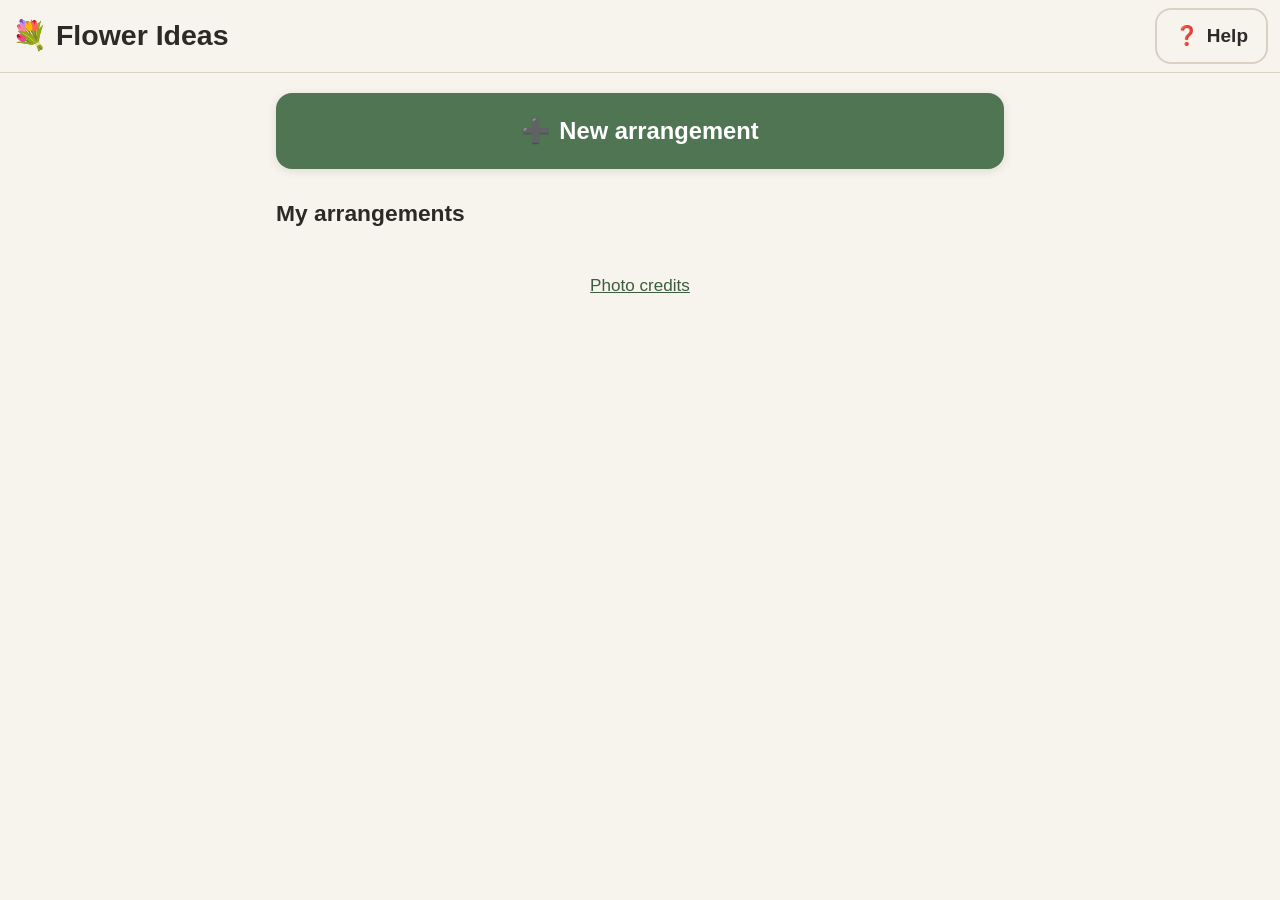
==== index.html @ 1adda62a "first version" ====
<!doctype html>
<html lang="en">
<head>
  <meta charset="utf-8">
  <meta name="viewport" content="width=device-width, initial-scale=1, viewport-fit=cover">
  <title>Flower Ideas</title>
  <meta name="description" content="Try out church flower arrangements on your phone before you make them.">
  <meta name="theme-color" content="#5b7f5e">
  <link rel="manifest" href="manifest.webmanifest">
  <link rel="icon" href="icons/icon-192.png" type="image/png">
  <link rel="apple-touch-icon" href="icons/apple-touch-icon.png">
  <meta name="apple-mobile-web-app-capable" content="yes">
  <meta name="mobile-web-app-capable" content="yes">
  <meta name="apple-mobile-web-app-title" content="Flower Ideas">
  <meta name="apple-mobile-web-app-status-bar-style" content="default">
  <link rel="stylesheet" href="styles.css">
</head>
<body>

  <!-- ============ HOME ============ -->
  <section id="screen-home" class="screen active" aria-labelledby="home-title">
    <header class="topbar">
      <h1 id="home-title" class="app-title"><span aria-hidden="true">💐</span> Flower Ideas</h1>
      <button class="btn btn-ghost" data-action="help" type="button"><span aria-hidden="true">❓</span> Help</button>
    </header>
    <main class="home-main">
      <button id="btn-new" class="btn btn-primary btn-huge" type="button">
        <span aria-hidden="true">➕</span> New arrangement
      </button>
      <h2 class="section-title" id="saved-title">My arrangements</h2>
      <p id="empty-home" class="empty-note" hidden>Nothing saved yet. Tap <strong>New arrangement</strong> to start.</p>
      <ul id="design-grid" class="design-grid" aria-labelledby="saved-title"></ul>
      <p class="footer-note"><a href="credits.html">Photo credits</a></p>
    </main>
  </section>

  <!-- ============ NEW ARRANGEMENT ============ -->
  <section id="screen-new" class="screen" aria-labelledby="new-title">
    <header class="topbar">
      <button class="btn btn-ghost" data-action="go-home" type="button"><span aria-hidden="true">←</span> Back</button>
      <h1 id="new-title" class="screen-title">New arrangement</h1>
      <span class="topbar-spacer"></span>
    </header>
    <main class="new-main">
      <p class="lead">First, choose a background.<br>A photo of the place in church works best.</p>
      <label class="btn btn-primary btn-huge file-btn">
        <span aria-hidden="true">📷</span> Take a photo
        <input id="input-camera" type="file" accept="image/*" capture="environment">
      </label>
      <label class="btn btn-primary btn-huge file-btn">
        <span aria-hidden="true">🖼️</span> Choose from my photos
        <input id="input-bg-photo" type="file" accept="image/*">
      </label>
      <p class="or">— or a plain colour —</p>
      <div id="color-choices" class="color-choices"></div>
    </main>
  </section>

  <!-- ============ EDITOR ============ -->
  <section id="screen-editor" class="screen editor" aria-label="Design your arrangement">
    <header class="topbar editor-top">
      <button class="btn btn-ghost" id="btn-editor-back" type="button"><span aria-hidden="true">←</span> Done</button>
      <div class="topbar-group">
        <button class="btn btn-ghost btn-icon" id="btn-undo" type="button" aria-label="Undo"><span aria-hidden="true">↶</span><small>Undo</small></button>
        <button class="btn btn-ghost btn-icon" id="btn-redo" type="button" aria-label="Redo"><span aria-hidden="true">↷</span><small>Redo</small></button>
        <button class="btn btn-ghost btn-icon" data-action="help" type="button" aria-label="Help"><span aria-hidden="true">❓</span><small>Help</small></button>
      </div>
      <button class="btn btn-primary" id="btn-export" type="button"><span aria-hidden="true">💾</span> Save picture</button>
    </header>

    <div id="stage" class="stage">
      <canvas id="canvas" aria-label="Your arrangement"></canvas>
      <p id="stage-hint" class="stage-hint">Tap a flower below to add it</p>

    <!-- Shown when a flower is selected -->
    <div id="selection-bar" class="selection-bar" hidden>
      <button class="tool" data-tool="bigger" type="button"><span aria-hidden="true">➕</span>Bigger</button>
      <button class="tool" data-tool="smaller" type="button"><span aria-hidden="true">➖</span>Smaller</button>
      <button class="tool" data-tool="rotate-left" type="button"><span aria-hidden="true">↺</span>Turn</button>
      <button class="tool" data-tool="rotate-right" type="button"><span aria-hidden="true">↻</span>Turn</button>
      <button class="tool" data-tool="flip" type="button"><span aria-hidden="true">⇋</span>Flip</button>
      <button class="tool" data-tool="front" type="button"><span aria-hidden="true">⬆</span>Front</button>
      <button class="tool" data-tool="back" type="button"><span aria-hidden="true">⬇</span>Back</button>
      <button class="tool" data-tool="copy" type="button"><span aria-hidden="true">⧉</span>Copy</button>
      <button class="tool tool-danger" data-tool="delete" type="button"><span aria-hidden="true">🗑️</span>Remove</button>
      <button class="tool tool-done" data-tool="deselect" type="button"><span aria-hidden="true">✔</span>OK</button>
    </div>
    </div>

    <!-- Flower tray -->
    <div class="tray" id="tray">
      <div class="tray-tabs" role="tablist">
        <button class="tab active" role="tab" data-cat="flowers" type="button" aria-selected="true"><span class="tab-icon" aria-hidden="true">🌹</span>Flowers</button>
        <button class="tab" role="tab" data-cat="greenery" type="button" aria-selected="false"><span class="tab-icon" aria-hidden="true">🌿</span>Greenery</button>
        <button class="tab" role="tab" data-cat="vases" type="button" aria-selected="false"><span class="tab-icon" aria-hidden="true">🏺</span>Vases</button>
        <button class="tab" role="tab" data-cat="mine" type="button" aria-selected="false"><span class="tab-icon" aria-hidden="true">⭐</span>My flowers</button>
      </div>
      <div class="tray-items" id="tray-items" role="tabpanel"></div>
    </div>
  </section>

  <!-- ============ HELP ============ -->
  <div id="help" class="overlay" hidden role="dialog" aria-modal="true" aria-labelledby="help-heading">
    <div class="help-card">
      <div id="help-pages"></div>
      <div class="help-dots" id="help-dots" aria-hidden="true"></div>
      <div class="dialog-buttons">
        <button class="btn btn-ghost" id="help-prev" type="button">← Back</button>
        <button class="btn btn-primary" id="help-next" type="button">Next →</button>
      </div>
    </div>
  </div>

  <!-- ============ DIALOG ============ -->
  <div id="dialog" class="overlay" hidden role="dialog" aria-modal="true" aria-labelledby="dialog-title">
    <div class="dialog">
      <h2 id="dialog-title"></h2>
      <div id="dialog-body"></div>
      <div id="dialog-buttons" class="dialog-buttons"></div>
    </div>
  </div>

  <div id="toast" class="toast" role="status" aria-live="polite" hidden></div>
  <div id="busy" class="overlay busy" hidden><div class="spinner" aria-label="Please wait"></div></div>

  <!-- hidden file input for "Add from photos" in the tray -->
  <input id="input-my-flower" type="file" accept="image/*" hidden>

  <script type="module" src="js/app.js"></script>
</body>
</html>
---- styles.css ----
/* Flower Ideas — large, calm, touch-friendly styles */

:root {
  --bg: #f7f4ee;
  --surface: #ffffff;
  --surface-2: #efe9df;
  --text: #2b2a27;
  --text-soft: #5e5a52;
  --primary: #4f7552;
  --primary-dark: #3c5c3f;
  --primary-text: #ffffff;
  --accent: #b5485d;
  --danger: #b3261e;
  --border: #d9d1c3;
  --shadow: 0 2px 10px rgba(40, 35, 25, 0.12);
  --radius: 16px;
  --tap: 56px;
  --safe-top: env(safe-area-inset-top, 0px);
  --safe-bottom: env(safe-area-inset-bottom, 0px);
  --safe-left: env(safe-area-inset-left, 0px);
  --safe-right: env(safe-area-inset-right, 0px);
  color-scheme: light;
}

* { box-sizing: border-box; }

html, body {
  margin: 0;
  height: 100%;
  background: var(--bg);
  color: var(--text);
  font-family: -apple-system, BlinkMacSystemFont, "Segoe UI", Roboto, "Helvetica Neue", Arial, sans-serif;
  font-size: 19px;
  line-height: 1.45;
  -webkit-text-size-adjust: 100%;
  -webkit-tap-highlight-color: transparent;
}

body { overscroll-behavior: none; }

[hidden] { display: none !important; }

a { color: var(--primary-dark); }

/* ---------- Screens ---------- */
.screen {
  display: none;
  min-height: 100%;
  padding-left: var(--safe-left);
  padding-right: var(--safe-right);
}
.screen.active { display: block; }

.topbar {
  position: sticky;
  top: 0;
  z-index: 5;
  display: flex;
  align-items: center;
  justify-content: space-between;
  gap: 8px;
  padding: calc(8px + var(--safe-top)) 12px 8px;
  background: var(--bg);
  border-bottom: 1px solid var(--border);
}
.app-title { font-size: 1.5rem; margin: 0; }
.screen-title { font-size: 1.2rem; margin: 0; text-align: center; flex: 1; }
.topbar-spacer { width: 90px; }
.topbar-group { display: flex; gap: 2px; }

/* ---------- Buttons ---------- */
.btn {
  display: inline-flex;
  align-items: center;
  justify-content: center;
  gap: 8px;
  min-height: var(--tap);
  padding: 8px 18px;
  border-radius: var(--radius);
  border: 2px solid transparent;
  font: inherit;
  font-weight: 600;
  cursor: pointer;
  user-select: none;
  -webkit-user-select: none;
  touch-action: manipulation;
  text-decoration: none;
}
.btn:focus-visible, .tool:focus-visible, .tab:focus-visible, .tray-item:focus-visible {
  outline: 3px solid var(--accent);
  outline-offset: 2px;
}
.btn-primary { background: var(--primary); color: var(--primary-text); }
.btn-primary:active { background: var(--primary-dark); }
.btn-ghost { background: transparent; color: var(--text); border-color: var(--border); }
.btn-ghost:active { background: var(--surface-2); }
.btn-danger { background: var(--danger); color: #fff; }
.btn-huge {
  width: 100%;
  min-height: 76px;
  font-size: 1.25rem;
  box-shadow: var(--shadow);
}
.btn:disabled { opacity: 0.4; cursor: default; }

.file-btn { position: relative; overflow: hidden; }
.file-btn input {
  position: absolute; inset: 0; opacity: 0; width: 100%; height: 100%; cursor: pointer;
  font-size: 0;
}

/* ---------- Home ---------- */
.home-main, .new-main {
  max-width: 760px;
  margin: 0 auto;
  padding: 20px 16px calc(32px + var(--safe-bottom));
}
.section-title { font-size: 1.2rem; margin: 28px 0 12px; }
.empty-note { color: var(--text-soft); }
.footer-note { text-align: center; color: var(--text-soft); font-size: 0.9rem; margin-top: 32px; }

.design-grid {
  list-style: none;
  margin: 0;
  padding: 0;
  display: grid;
  grid-template-columns: repeat(auto-fill, minmax(150px, 1fr));
  gap: 14px;
}
.design-card {
  position: relative;
  background: var(--surface);
  border-radius: var(--radius);
  box-shadow: var(--shadow);
  overflow: hidden;
}
.design-open {
  display: block;
  width: 100%;
  padding: 0;
  border: 0;
  background: none;
  font: inherit;
  color: inherit;
  text-align: left;
  cursor: pointer;
}
.design-thumb {
  display: block;
  width: 100%;
  aspect-ratio: 3 / 4;
  object-fit: cover;
  background: var(--surface-2);
}
.design-name {
  display: block;
  padding: 8px 10px 2px;
  font-weight: 600;
  font-size: 1rem;
  line-height: 1.25;
  display: -webkit-box;
  -webkit-line-clamp: 2;
  -webkit-box-orient: vertical;
  overflow: hidden;
}
.design-date { display: block; padding: 0 10px 10px; font-size: 0.85rem; color: var(--text-soft); }
.design-more {
  position: absolute;
  right: 6px;
  top: 6px;
  width: 48px;
  height: 48px;
  border-radius: 50%;
  border: 0;
  background: rgba(255, 255, 255, 0.92);
  box-shadow: var(--shadow);
  font-size: 1.5rem;
  font-weight: 700;
  line-height: 1;
  cursor: pointer;
  color: var(--text);
}

/* ---------- New ---------- */
.new-main { display: flex; flex-direction: column; gap: 16px; }
.lead { font-size: 1.15rem; margin: 4px 0 8px; text-align: center; }
.or { text-align: center; color: var(--text-soft); margin: 8px 0 0; }
.color-choices { display: flex; flex-wrap: wrap; gap: 14px; justify-content: center; }
.color-choice {
  width: 72px; height: 72px;
  border-radius: 50%;
  border: 3px solid var(--border);
  box-shadow: var(--shadow);
  cursor: pointer;
}

/* ---------- Editor ---------- */
.screen.editor.active {
  display: flex;
  flex-direction: column;
  height: 100vh;
  height: 100dvh;
  overflow: hidden;
}
.editor-top { position: static; padding-left: 6px; padding-right: 6px; gap: 4px; }
.editor-top .btn {
  flex-direction: column;
  gap: 0;
  min-height: 54px;
  min-width: 56px;
  padding: 4px 8px;
  font-size: 0.8rem;
  line-height: 1.1;
}
.editor-top .btn span { font-size: 1.35rem; line-height: 1.2; }
.btn-icon small { font-size: 0.8rem; font-weight: 600; }

.stage {
  position: relative;
  flex: 1;
  min-height: 0;
  background: #d8d2c6;
  overflow: hidden;
}
#canvas {
  position: absolute;
  inset: 0;
  width: 100%;
  height: 100%;
  touch-action: none;
  user-select: none;
  -webkit-user-select: none;
  -webkit-touch-callout: none;
}
.stage-hint {
  position: absolute;
  left: 50%;
  bottom: 12px;
  transform: translateX(-50%);
  margin: 0;
  padding: 8px 16px;
  border-radius: 999px;
  background: rgba(255, 255, 255, 0.92);
  box-shadow: var(--shadow);
  font-size: 1rem;
  font-weight: 600;
  pointer-events: none;
  white-space: nowrap;
}

.selection-bar {
  position: absolute;
  left: 0;
  right: 0;
  bottom: 0;
  z-index: 2;
  display: flex;
  gap: 6px;
  padding: 8px;
  overflow-x: auto;
  background: rgba(255, 255, 255, 0.94);
  border-top: 1px solid var(--border);
  box-shadow: 0 -2px 10px rgba(40, 35, 25, 0.12);
  scrollbar-width: none;
}
.selection-bar::-webkit-scrollbar { display: none; }
.tool {
  flex: 0 0 auto;
  display: flex;
  flex-direction: column;
  align-items: center;
  justify-content: center;
  min-width: 64px;
  height: 62px;
  padding: 2px 6px;
  border: 2px solid var(--border);
  border-radius: 14px;
  background: var(--surface);
  color: var(--text);
  font: inherit;
  font-size: 0.85rem;
  font-weight: 600;
  cursor: pointer;
  touch-action: manipulation;
}
.tool span { font-size: 1.35rem; line-height: 1.2; }
.tool:active { background: var(--surface-2); }
.tool-danger { color: var(--danger); border-color: #e7b9b5; }
.tool-done { background: var(--primary); color: #fff; border-color: var(--primary); }

.tray {
  background: var(--surface);
  border-top: 1px solid var(--border);
  padding-bottom: var(--safe-bottom);
}
.tray-tabs {
  display: flex;
  gap: 4px;
  padding: 6px 6px 0;
  overflow-x: auto;
  scrollbar-width: none;
}
.tray-tabs::-webkit-scrollbar { display: none; }
.tab {
  flex: 1 1 0;
  min-width: 0;
  display: flex;
  flex-direction: column;
  align-items: center;
  line-height: 1.15;
  min-height: 50px;
  padding: 5px 4px;
  border: 0;
  border-radius: 12px 12px 0 0;
  background: var(--surface-2);
  color: var(--text);
  font: inherit;
  font-size: 0.95rem;
  font-weight: 600;
  cursor: pointer;
  white-space: nowrap;
}
.tab.active { background: var(--primary); color: #fff; }
.tray-items {
  display: flex;
  gap: 8px;
  padding: 10px 8px;
  overflow-x: auto;
  border-top: 3px solid var(--primary);
  min-height: 122px;
  scrollbar-width: thin;
}
.tray-item {
  flex: 0 0 auto;
  position: relative;
  display: flex;
  flex-direction: column;
  align-items: center;
  width: 92px;
  padding: 4px;
  border: 2px solid var(--border);
  border-radius: 14px;
  background: #fff;
  font: inherit;
  font-size: 0.8rem;
  line-height: 1.15;
  color: var(--text);
  cursor: pointer;
  touch-action: manipulation;
}
.tray-item img {
  width: 76px;
  height: 70px;
  object-fit: contain;
  pointer-events: none;
}
.tray-item .label {
  margin-top: 2px;
  text-align: center;
  overflow: hidden;
  text-overflow: ellipsis;
  white-space: nowrap;
  width: 100%;
}
.tray-item:active { background: var(--surface-2); }
.tray-action { background: #f3f7f1; border-color: var(--primary); border-style: dashed; justify-content: center; }
.tray-action .label { white-space: normal; font-weight: 600; }
.tab .tab-icon { font-size: 1.1rem; }
.tray-action .big { font-size: 2rem; line-height: 1.2; }
.tray-remove {
  position: absolute;
  top: -2px;
  right: -2px;
  width: 30px;
  height: 30px;
  border-radius: 50%;
  border: 2px solid #fff;
  background: #6b665d;
  color: #fff;
  font-size: 0.9rem;
  line-height: 1;
  cursor: pointer;
  padding: 0;
}
.tray-empty { color: var(--text-soft); font-size: 0.95rem; align-self: center; padding: 0 8px; max-width: 360px; }

/* Landscape phones / tablets: give the stage more room */
@media (orientation: landscape) and (max-height: 560px) {
  .tray-items { min-height: 100px; padding: 6px 8px; }
  .tray-item img { height: 52px; }
  .tab { min-height: 40px; }
  .editor-top .btn { min-height: 46px; }
  .tool { height: 54px; }
}
@media (min-width: 768px) {
  .tray-item { width: 108px; }
  .tray-item img { width: 92px; height: 84px; }
}

/* ---------- Overlays / dialogs ---------- */
.overlay {
  position: fixed;
  inset: 0;
  z-index: 50;
  display: flex;
  align-items: center;
  justify-content: center;
  padding: calc(16px + var(--safe-top)) 16px calc(16px + var(--safe-bottom));
  background: rgba(30, 28, 24, 0.55);
}
.dialog, .help-card {
  width: 100%;
  max-width: 460px;
  max-height: 100%;
  overflow-y: auto;
  background: var(--surface);
  border-radius: 20px;
  padding: 22px 20px 18px;
  box-shadow: 0 10px 40px rgba(0, 0, 0, 0.3);
}
.dialog h2 { margin: 0 0 10px; font-size: 1.3rem; }
.dialog p { margin: 0 0 12px; }
.dialog-input {
  width: 100%;
  min-height: var(--tap);
  padding: 10px 14px;
  font: inherit;
  border: 2px solid var(--border);
  border-radius: 12px;
  margin-bottom: 8px;
}
.dialog-input:focus { outline: 3px solid var(--primary); border-color: var(--primary); }
.dialog-buttons {
  display: flex;
  flex-wrap: wrap;
  gap: 10px;
  margin-top: 14px;
}
.dialog-buttons .btn { flex: 1 1 140px; }
.dialog-buttons.stacked { flex-direction: column; }
.dialog-buttons.stacked .btn { flex: 0 0 auto; width: 100%; }
.export-preview {
  display: block;
  width: 100%;
  max-height: 46vh;
  object-fit: contain;
  border-radius: 12px;
  background: var(--surface-2);
  margin-bottom: 8px;
  -webkit-touch-callout: default;
}
.small-note { font-size: 0.9rem; color: var(--text-soft); }

.help-page { text-align: center; }
.help-page .help-emoji { font-size: 4rem; line-height: 1.2; margin: 6px 0 8px; }
.help-page h2 { margin: 0 0 8px; font-size: 1.35rem; }
.help-page p { margin: 0 0 8px; text-align: left; }
.help-page ul { text-align: left; padding-left: 1.2em; margin: 0 0 8px; }
.help-page li { margin-bottom: 6px; }
.help-dots { display: flex; justify-content: center; gap: 8px; margin-top: 10px; }
.help-dots span { width: 10px; height: 10px; border-radius: 50%; background: var(--border); }
.help-dots span.on { background: var(--primary); }

.toast {
  position: fixed;
  left: 50%;
  top: calc(80px + var(--safe-top));
  transform: translateX(-50%);
  z-index: 60;
  max-width: calc(100% - 32px);
  padding: 12px 20px;
  border-radius: 14px;
  background: #2f3b30;
  color: #fff;
  font-weight: 600;
  box-shadow: var(--shadow);
  text-align: center;
}

.busy { background: rgba(255, 255, 255, 0.5); z-index: 70; }
.spinner {
  width: 56px; height: 56px;
  border-radius: 50%;
  border: 6px solid var(--surface-2);
  border-top-color: var(--primary);
  animation: spin 0.9s linear infinite;
}
@keyframes spin { to { transform: rotate(360deg); } }

@media (prefers-reduced-motion: reduce) {
  .spinner { animation-duration: 3s; }
}
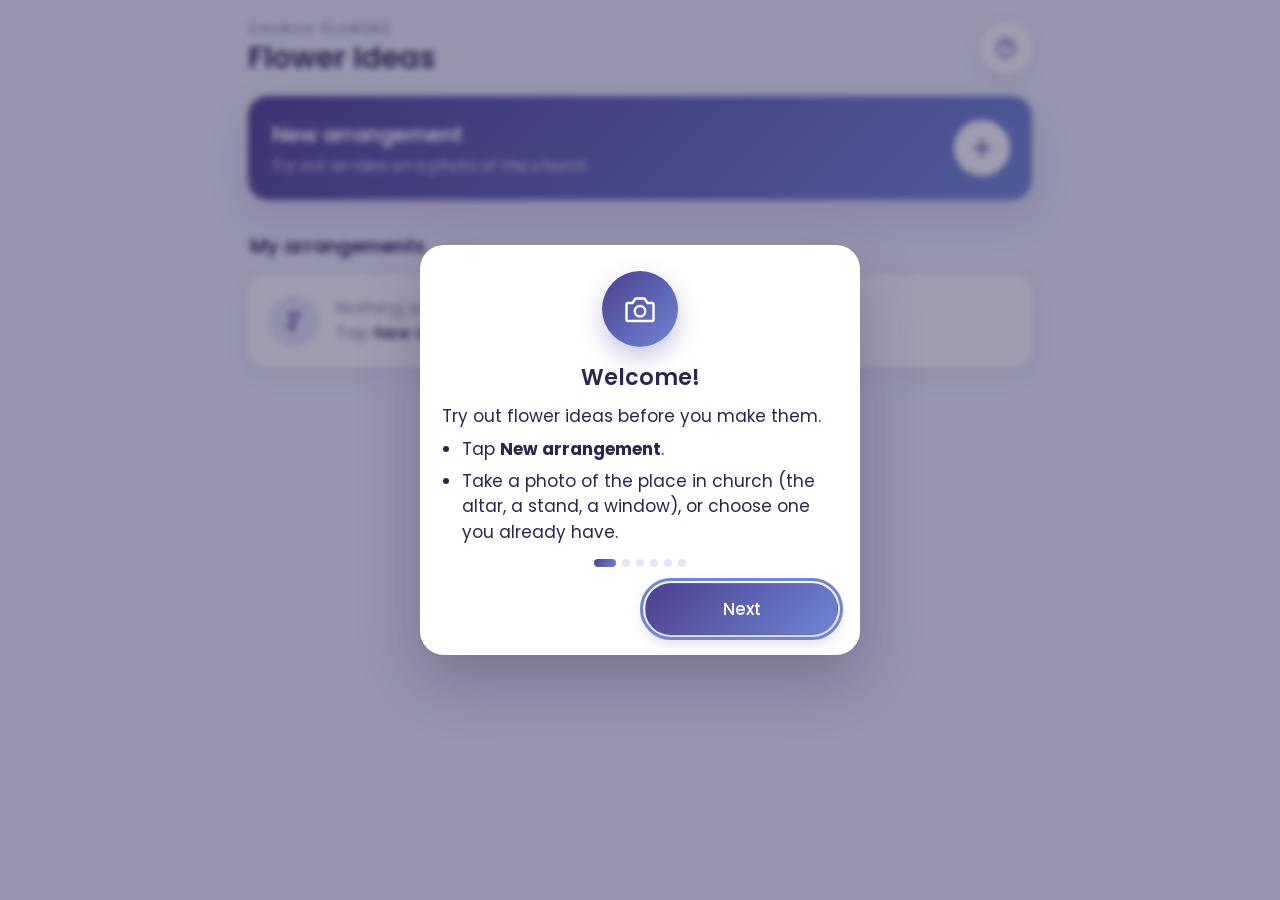
==== commit d1085e31: "Add canvas zoom and indigo & lavender redesign (v2) - Zoom buttons, pinch-to-zoom and panning on the" ====
--- a/index.html
+++ b/index.html
@@ -5,7 +5,7 @@
   <meta name="viewport" content="width=device-width, initial-scale=1, viewport-fit=cover">
   <title>Flower Ideas</title>
   <meta name="description" content="Try out church flower arrangements on your phone before you make them.">
-  <meta name="theme-color" content="#5b7f5e">
+  <meta name="theme-color" content="#eef0fa">
   <link rel="manifest" href="manifest.webmanifest">
   <link rel="icon" href="icons/icon-192.png" type="image/png">
   <link rel="apple-touch-icon" href="icons/apple-touch-icon.png">
@@ -13,22 +13,77 @@
   <meta name="mobile-web-app-capable" content="yes">
   <meta name="apple-mobile-web-app-title" content="Flower Ideas">
   <meta name="apple-mobile-web-app-status-bar-style" content="default">
+  <link rel="preconnect" href="https://fonts.googleapis.com">
+  <link rel="preconnect" href="https://fonts.gstatic.com" crossorigin>
+  <link rel="stylesheet" href="https://fonts.googleapis.com/css2?family=Poppins:wght@400;500;600&display=swap">
   <link rel="stylesheet" href="styles.css">
 </head>
 <body>
 
+  <!-- ============ ICONS (thin line icons, used with <svg><use href="#i-name"/></svg>) ============ -->
+  <svg width="0" height="0" style="position:absolute" aria-hidden="true">
+    <defs>
+      <symbol id="i-back" viewBox="0 0 24 24"><path d="M15 18l-6-6 6-6"/></symbol>
+      <symbol id="i-next" viewBox="0 0 24 24"><path d="M9 6l6 6-6 6"/></symbol>
+      <symbol id="i-undo" viewBox="0 0 24 24"><path d="M9 14L4 9l5-5"/><path d="M4 9h10.5a5.5 5.5 0 0 1 0 11H11"/></symbol>
+      <symbol id="i-redo" viewBox="0 0 24 24"><path d="M15 14l5-5-5-5"/><path d="M20 9H9.5a5.5 5.5 0 0 0 0 11H13"/></symbol>
+      <symbol id="i-help" viewBox="0 0 24 24"><circle cx="12" cy="12" r="9"/><path d="M9.6 9.4a2.5 2.5 0 1 1 3.6 2.3c-.7.3-1.2.9-1.2 1.7v.4"/><path d="M12 17.2v.1"/></symbol>
+      <symbol id="i-download" viewBox="0 0 24 24"><path d="M12 4v11"/><path d="M7 10l5 5 5-5"/><path d="M5 20h14"/></symbol>
+      <symbol id="i-plus" viewBox="0 0 24 24"><path d="M12 5v14M5 12h14"/></symbol>
+      <symbol id="i-minus" viewBox="0 0 24 24"><path d="M5 12h14"/></symbol>
+      <symbol id="i-rotate-left" viewBox="0 0 24 24"><path d="M3.5 12a8.5 8.5 0 1 0 2.8-6.3"/><path d="M3.5 4v5h5"/></symbol>
+      <symbol id="i-rotate-right" viewBox="0 0 24 24"><path d="M20.5 12a8.5 8.5 0 1 1-2.8-6.3"/><path d="M20.5 4v5h-5"/></symbol>
+      <symbol id="i-flip" viewBox="0 0 24 24"><path d="M12 3v18" stroke-dasharray="2 2.5"/><path d="M8.5 7L3.5 17h5z"/><path d="M15.5 7l5 10h-5z"/></symbol>
+      <symbol id="i-front" viewBox="0 0 24 24"><path d="M5 4h14"/><path d="M12 20V9"/><path d="M7.5 13.5L12 9l4.5 4.5"/></symbol>
+      <symbol id="i-back-layer" viewBox="0 0 24 24"><path d="M5 20h14"/><path d="M12 4v11"/><path d="M7.5 10.5L12 15l4.5-4.5"/></symbol>
+      <symbol id="i-copy" viewBox="0 0 24 24"><rect x="9" y="9" width="11" height="11" rx="2.5"/><path d="M5.5 15H5a2 2 0 0 1-2-2V5a2 2 0 0 1 2-2h8a2 2 0 0 1 2 2v.5"/></symbol>
+      <symbol id="i-trash" viewBox="0 0 24 24"><path d="M4 7h16"/><path d="M9.5 7V4.5h5V7"/><path d="M6 7l1 12a2 2 0 0 0 2 2h6a2 2 0 0 0 2-2l1-12"/><path d="M10 11v6M14 11v6"/></symbol>
+      <symbol id="i-check" viewBox="0 0 24 24"><path d="M5 12.5l4.5 4.5L19 7.5"/></symbol>
+      <symbol id="i-close" viewBox="0 0 24 24"><path d="M6 6l12 12M18 6L6 18"/></symbol>
+      <symbol id="i-camera" viewBox="0 0 24 24"><path d="M4 8h3l2-3h6l2 3h3a1 1 0 0 1 1 1v10a1 1 0 0 1-1 1H4a1 1 0 0 1-1-1V9a1 1 0 0 1 1-1z"/><circle cx="12" cy="13.5" r="3.5"/></symbol>
+      <symbol id="i-image" viewBox="0 0 24 24"><rect x="3" y="4" width="18" height="16" rx="2.5"/><circle cx="8.5" cy="9.5" r="1.5"/><path d="M21 15.5l-5-5L6.5 20"/></symbol>
+      <symbol id="i-palette" viewBox="0 0 24 24"><path d="M12 3a9 9 0 0 0 0 18c1.2 0 1.8-.8 1.8-1.7 0-1.2-1-1.6-1-2.6 0-1 .8-1.7 1.8-1.7H17a4 4 0 0 0 4-4C21 6.5 17 3 12 3z"/><circle cx="7.5" cy="11.5" r="1.1"/><circle cx="10" cy="7.5" r="1.1"/><circle cx="15" cy="7.5" r="1.1"/></symbol>
+      <symbol id="i-clipboard" viewBox="0 0 24 24"><rect x="5.5" y="4.5" width="13" height="16.5" rx="2.5"/><rect x="9" y="2.5" width="6" height="4" rx="1.2"/><path d="M9 11.5h6M9 15.5h4"/></symbol>
+      <symbol id="i-flower" viewBox="0 0 24 24"><path d="M12 12v9"/><path d="M12 21c-3.2-.6-5.5-2.6-6-5.8 3.2.2 5.6 2 6 5.8z"/><path d="M7 3.5c-.3 4.6 1.6 8 5 8s5.3-3.4 5-8l-2.6 2.2L12 2.8 9.6 5.7z"/></symbol>
+      <symbol id="i-leaf" viewBox="0 0 24 24"><path d="M5 19C5 10.5 10 5.2 20 4c-.8 10-6 15-15 15z"/><path d="M5 19l8.5-8.5"/></symbol>
+      <symbol id="i-vase" viewBox="0 0 24 24"><path d="M9 3h6"/><path d="M10 3v3.2C7.1 7.6 5 10.4 5 14a7 7 0 0 0 14 0c0-3.6-2.1-6.4-5-7.8V3"/></symbol>
+      <symbol id="i-star" viewBox="0 0 24 24"><path d="M12 3.5l2.6 5.3 5.9.9-4.3 4.1 1 5.8L12 16.9l-5.2 2.7 1-5.8L3.5 9.7l5.9-.9z"/></symbol>
+      <symbol id="i-more" viewBox="0 0 24 24"><path d="M5 12h.01M12 12h.01M19 12h.01" stroke-width="3"/></symbol>
+      <symbol id="i-fit" viewBox="0 0 24 24"><path d="M4 9V4h5M20 9V4h-5M4 15v5h5M20 15v5h-5"/></symbol>
+      <symbol id="i-edit" viewBox="0 0 24 24"><path d="M4 20h4L19 9l-4-4L4 16z"/><path d="M13.5 6.5l4 4"/></symbol>
+      <symbol id="i-hand" viewBox="0 0 24 24"><path d="M8 13V5.5a1.5 1.5 0 0 1 3 0V11"/><path d="M11 10.5V4.5a1.5 1.5 0 0 1 3 0v6"/><path d="M14 10.5V6a1.5 1.5 0 0 1 3 0v6.5"/><path d="M17 9.5a1.5 1.5 0 0 1 3 0V14a7 7 0 0 1-7 7h-1.2a6 6 0 0 1-4.6-2.2L4 15a1.6 1.6 0 0 1 2.4-2.1L8 14.5"/></symbol>
+    </defs>
+  </svg>
+
   <!-- ============ HOME ============ -->
   <section id="screen-home" class="screen active" aria-labelledby="home-title">
-    <header class="topbar">
-      <h1 id="home-title" class="app-title"><span aria-hidden="true">💐</span> Flower Ideas</h1>
-      <button class="btn btn-ghost" data-action="help" type="button"><span aria-hidden="true">❓</span> Help</button>
-    </header>
-    <main class="home-main">
-      <button id="btn-new" class="btn btn-primary btn-huge" type="button">
-        <span aria-hidden="true">➕</span> New arrangement
+    <main class="page">
+      <header class="page-head">
+        <div>
+          <p class="eyebrow">Church flowers</p>
+          <h1 id="home-title" class="page-title">Flower Ideas</h1>
+        </div>
+        <button class="icon-btn" data-action="help" type="button" aria-label="Help">
+          <svg class="i" aria-hidden="true"><use href="#i-help"/></svg>
+        </button>
+      </header>
+
+      <button id="btn-new" class="hero-card" type="button">
+        <span class="hero-text">
+          <strong>New arrangement</strong>
+          <span>Try out an idea on a photo of the church</span>
+        </span>
+        <span class="hero-plus" aria-hidden="true"><svg class="i"><use href="#i-plus"/></svg></span>
       </button>
-      <h2 class="section-title" id="saved-title">My arrangements</h2>
-      <p id="empty-home" class="empty-note" hidden>Nothing saved yet. Tap <strong>New arrangement</strong> to start.</p>
+
+      <div class="section-head">
+        <h2 class="section-title" id="saved-title">My arrangements</h2>
+        <span class="section-count" id="design-count"></span>
+      </div>
+      <div id="empty-home" class="empty-card" hidden>
+        <span class="option-icon" aria-hidden="true"><svg class="i"><use href="#i-flower"/></svg></span>
+        <p>Nothing saved yet.<br>Tap <strong>New arrangement</strong> to start.</p>
+      </div>
       <ul id="design-grid" class="design-grid" aria-labelledby="saved-title"></ul>
       <p class="footer-note"><a href="credits.html">Photo credits</a></p>
     </main>
@@ -36,64 +91,97 @@
 
   <!-- ============ NEW ARRANGEMENT ============ -->
   <section id="screen-new" class="screen" aria-labelledby="new-title">
-    <header class="topbar">
-      <button class="btn btn-ghost" data-action="go-home" type="button"><span aria-hidden="true">←</span> Back</button>
-      <h1 id="new-title" class="screen-title">New arrangement</h1>
-      <span class="topbar-spacer"></span>
-    </header>
-    <main class="new-main">
-      <p class="lead">First, choose a background.<br>A photo of the place in church works best.</p>
-      <label class="btn btn-primary btn-huge file-btn">
-        <span aria-hidden="true">📷</span> Take a photo
-        <input id="input-camera" type="file" accept="image/*" capture="environment">
-      </label>
-      <label class="btn btn-primary btn-huge file-btn">
-        <span aria-hidden="true">🖼️</span> Choose from my photos
-        <input id="input-bg-photo" type="file" accept="image/*">
-      </label>
-      <p class="or">— or a plain colour —</p>
-      <div id="color-choices" class="color-choices"></div>
+    <main class="page">
+      <header class="page-head">
+        <button class="icon-btn" data-action="go-home" type="button" aria-label="Back">
+          <svg class="i" aria-hidden="true"><use href="#i-back"/></svg>
+        </button>
+        <div class="page-head-text">
+          <h1 id="new-title" class="page-title small">New arrangement</h1>
+          <p class="muted">First, choose a background</p>
+        </div>
+      </header>
+
+      <div class="option-list">
+        <label class="option-card file-btn">
+          <span class="option-icon" aria-hidden="true"><svg class="i"><use href="#i-camera"/></svg></span>
+          <span class="option-text"><strong>Take a photo</strong><span>Photograph the place in church</span></span>
+          <svg class="i chevron" aria-hidden="true"><use href="#i-next"/></svg>
+          <input id="input-camera" type="file" accept="image/*" capture="environment">
+        </label>
+        <label class="option-card file-btn">
+          <span class="option-icon" aria-hidden="true"><svg class="i"><use href="#i-image"/></svg></span>
+          <span class="option-text"><strong>Choose from my photos</strong><span>Use a picture you already took</span></span>
+          <svg class="i chevron" aria-hidden="true"><use href="#i-next"/></svg>
+          <input id="input-bg-photo" type="file" accept="image/*">
+        </label>
+        <div class="option-card colour-card">
+          <div class="option-row">
+            <span class="option-icon" aria-hidden="true"><svg class="i"><use href="#i-palette"/></svg></span>
+            <span class="option-text"><strong>Plain colour</strong><span>No photo yet? Start on a colour</span></span>
+          </div>
+          <div id="color-choices" class="color-choices"></div>
+        </div>
+      </div>
     </main>
   </section>
 
   <!-- ============ EDITOR ============ -->
   <section id="screen-editor" class="screen editor" aria-label="Design your arrangement">
-    <header class="topbar editor-top">
-      <button class="btn btn-ghost" id="btn-editor-back" type="button"><span aria-hidden="true">←</span> Done</button>
-      <div class="topbar-group">
-        <button class="btn btn-ghost btn-icon" id="btn-undo" type="button" aria-label="Undo"><span aria-hidden="true">↶</span><small>Undo</small></button>
-        <button class="btn btn-ghost btn-icon" id="btn-redo" type="button" aria-label="Redo"><span aria-hidden="true">↷</span><small>Redo</small></button>
-        <button class="btn btn-ghost btn-icon" data-action="help" type="button" aria-label="Help"><span aria-hidden="true">❓</span><small>Help</small></button>
-      </div>
-      <button class="btn btn-primary" id="btn-export" type="button"><span aria-hidden="true">💾</span> Save picture</button>
+    <header class="editor-top">
+      <button class="bar-btn" id="btn-editor-back" type="button">
+        <span class="bar-icon"><svg class="i" aria-hidden="true"><use href="#i-back"/></svg></span><small>Done</small>
+      </button>
+      <div class="bar-group">
+        <button class="bar-btn" id="btn-undo" type="button">
+          <span class="bar-icon"><svg class="i" aria-hidden="true"><use href="#i-undo"/></svg></span><small>Undo</small>
+        </button>
+        <button class="bar-btn" id="btn-redo" type="button">
+          <span class="bar-icon"><svg class="i" aria-hidden="true"><use href="#i-redo"/></svg></span><small>Redo</small>
+        </button>
+        <button class="bar-btn" data-action="help" type="button">
+          <span class="bar-icon"><svg class="i" aria-hidden="true"><use href="#i-help"/></svg></span><small>Help</small>
+        </button>
+      </div>
+      <button class="pill-btn primary" id="btn-export" type="button">
+        <svg class="i" aria-hidden="true"><use href="#i-download"/></svg><span>Save picture</span>
+      </button>
     </header>
 
     <div id="stage" class="stage">
       <canvas id="canvas" aria-label="Your arrangement"></canvas>
       <p id="stage-hint" class="stage-hint">Tap a flower below to add it</p>
 
-    <!-- Shown when a flower is selected -->
-    <div id="selection-bar" class="selection-bar" hidden>
-      <button class="tool" data-tool="bigger" type="button"><span aria-hidden="true">➕</span>Bigger</button>
-      <button class="tool" data-tool="smaller" type="button"><span aria-hidden="true">➖</span>Smaller</button>
-      <button class="tool" data-tool="rotate-left" type="button"><span aria-hidden="true">↺</span>Turn</button>
-      <button class="tool" data-tool="rotate-right" type="button"><span aria-hidden="true">↻</span>Turn</button>
-      <button class="tool" data-tool="flip" type="button"><span aria-hidden="true">⇋</span>Flip</button>
-      <button class="tool" data-tool="front" type="button"><span aria-hidden="true">⬆</span>Front</button>
-      <button class="tool" data-tool="back" type="button"><span aria-hidden="true">⬇</span>Back</button>
-      <button class="tool" data-tool="copy" type="button"><span aria-hidden="true">⧉</span>Copy</button>
-      <button class="tool tool-danger" data-tool="delete" type="button"><span aria-hidden="true">🗑️</span>Remove</button>
-      <button class="tool tool-done" data-tool="deselect" type="button"><span aria-hidden="true">✔</span>OK</button>
-    </div>
+      <!-- Zoom: see details up close -->
+      <div class="zoom-ctrl" role="group" aria-label="Zoom">
+        <button id="btn-zoom-in" type="button" aria-label="Zoom in"><svg class="i" aria-hidden="true"><use href="#i-plus"/></svg></button>
+        <span id="zoom-label" class="zoom-pct" aria-live="polite">100%</span>
+        <button id="btn-zoom-out" type="button" aria-label="Zoom out"><svg class="i" aria-hidden="true"><use href="#i-minus"/></svg></button>
+        <button id="btn-zoom-fit" type="button" aria-label="Show the whole picture"><svg class="i" aria-hidden="true"><use href="#i-fit"/></svg></button>
+      </div>
+
+      <!-- Shown when a flower is selected -->
+      <div id="selection-bar" class="selection-bar" hidden>
+        <button class="tool" data-tool="bigger" type="button"><svg class="i" aria-hidden="true"><use href="#i-plus"/></svg>Bigger</button>
+        <button class="tool" data-tool="smaller" type="button"><svg class="i" aria-hidden="true"><use href="#i-minus"/></svg>Smaller</button>
+        <button class="tool" data-tool="rotate-left" type="button"><svg class="i" aria-hidden="true"><use href="#i-rotate-left"/></svg>Turn</button>
+        <button class="tool" data-tool="rotate-right" type="button"><svg class="i" aria-hidden="true"><use href="#i-rotate-right"/></svg>Turn</button>
+        <button class="tool" data-tool="flip" type="button"><svg class="i" aria-hidden="true"><use href="#i-flip"/></svg>Flip</button>
+        <button class="tool" data-tool="front" type="button"><svg class="i" aria-hidden="true"><use href="#i-front"/></svg>Front</button>
+        <button class="tool" data-tool="back" type="button"><svg class="i" aria-hidden="true"><use href="#i-back-layer"/></svg>Back</button>
+        <button class="tool" data-tool="copy" type="button"><svg class="i" aria-hidden="true"><use href="#i-copy"/></svg>Copy</button>
+        <button class="tool tool-danger" data-tool="delete" type="button"><svg class="i" aria-hidden="true"><use href="#i-trash"/></svg>Remove</button>
+        <button class="tool tool-done" data-tool="deselect" type="button"><span class="done-dot"><svg class="i" aria-hidden="true"><use href="#i-check"/></svg></span>OK</button>
+      </div>
     </div>
 
     <!-- Flower tray -->
     <div class="tray" id="tray">
       <div class="tray-tabs" role="tablist">
-        <button class="tab active" role="tab" data-cat="flowers" type="button" aria-selected="true"><span class="tab-icon" aria-hidden="true">🌹</span>Flowers</button>
-        <button class="tab" role="tab" data-cat="greenery" type="button" aria-selected="false"><span class="tab-icon" aria-hidden="true">🌿</span>Greenery</button>
-        <button class="tab" role="tab" data-cat="vases" type="button" aria-selected="false"><span class="tab-icon" aria-hidden="true">🏺</span>Vases</button>
-        <button class="tab" role="tab" data-cat="mine" type="button" aria-selected="false"><span class="tab-icon" aria-hidden="true">⭐</span>My flowers</button>
+        <button class="tab active" role="tab" data-cat="flowers" type="button" aria-selected="true"><svg class="i" aria-hidden="true"><use href="#i-flower"/></svg>Flowers</button>
+        <button class="tab" role="tab" data-cat="greenery" type="button" aria-selected="false"><svg class="i" aria-hidden="true"><use href="#i-leaf"/></svg>Greenery</button>
+        <button class="tab" role="tab" data-cat="vases" type="button" aria-selected="false"><svg class="i" aria-hidden="true"><use href="#i-vase"/></svg>Vases</button>
+        <button class="tab" role="tab" data-cat="mine" type="button" aria-selected="false"><svg class="i" aria-hidden="true"><use href="#i-star"/></svg>My flowers</button>
       </div>
       <div class="tray-items" id="tray-items" role="tabpanel"></div>
     </div>
@@ -105,8 +193,8 @@
       <div id="help-pages"></div>
       <div class="help-dots" id="help-dots" aria-hidden="true"></div>
       <div class="dialog-buttons">
-        <button class="btn btn-ghost" id="help-prev" type="button">← Back</button>
-        <button class="btn btn-primary" id="help-next" type="button">Next →</button>
+        <button class="pill-btn ghost" id="help-prev" type="button">Back</button>
+        <button class="pill-btn primary" id="help-next" type="button">Next</button>
       </div>
     </div>
   </div>
--- a/styles.css
+++ b/styles.css
@@ -1,20 +1,23 @@
-/* Flower Ideas — large, calm, touch-friendly styles */
+/* Flower Ideas — clean, soft, touch-friendly. Indigo & lavender. */
 
 :root {
-  --bg: #f7f4ee;
+  --bg: #eef0fa;
   --surface: #ffffff;
-  --surface-2: #efe9df;
-  --text: #2b2a27;
-  --text-soft: #5e5a52;
-  --primary: #4f7552;
-  --primary-dark: #3c5c3f;
-  --primary-text: #ffffff;
-  --accent: #b5485d;
-  --danger: #b3261e;
-  --border: #d9d1c3;
-  --shadow: 0 2px 10px rgba(40, 35, 25, 0.12);
-  --radius: 16px;
-  --tap: 56px;
+  --tint: #e6e8f8;
+  --tint-2: #f5f6fd;
+  --text: #2a2650;
+  --muted: #8a88a8;
+  --border: #e3e5f2;
+  --primary: #4d3f8f;
+  --primary-2: #6f86d6;
+  --gradient: linear-gradient(135deg, #4d3f8f 0%, #6f86d6 100%);
+  --danger: #c2414b;
+  --shadow: 0 8px 24px rgba(77, 63, 143, 0.08);
+  --shadow-lg: 0 16px 40px rgba(77, 63, 143, 0.16);
+  --radius: 20px;
+  --radius-sm: 14px;
+  --tap: 52px;
+  --font: "Poppins", -apple-system, BlinkMacSystemFont, "Segoe UI", Roboto, "Helvetica Neue", Arial, sans-serif;
   --safe-top: env(safe-area-inset-top, 0px);
   --safe-bottom: env(safe-area-inset-bottom, 0px);
   --safe-left: env(safe-area-inset-left, 0px);
@@ -29,20 +32,35 @@
   height: 100%;
   background: var(--bg);
   color: var(--text);
-  font-family: -apple-system, BlinkMacSystemFont, "Segoe UI", Roboto, "Helvetica Neue", Arial, sans-serif;
-  font-size: 19px;
-  line-height: 1.45;
+  font-family: var(--font);
+  font-size: 17px;
+  line-height: 1.5;
   -webkit-text-size-adjust: 100%;
   -webkit-tap-highlight-color: transparent;
 }
-
 body { overscroll-behavior: none; }
-
 [hidden] { display: none !important; }
-
-a { color: var(--primary-dark); }
-
-/* ---------- Screens ---------- */
+a { color: var(--primary); }
+button { font-family: inherit; }
+
+/* Line icons */
+.i {
+  width: 24px;
+  height: 24px;
+  flex: 0 0 auto;
+  fill: none;
+  stroke: currentColor;
+  stroke-width: 1.75;
+  stroke-linecap: round;
+  stroke-linejoin: round;
+}
+
+:is(button, label, a, .tab, .tray-item):focus-visible {
+  outline: 3px solid var(--primary-2);
+  outline-offset: 2px;
+}
+
+/* ---------- Screens & page layout ---------- */
 .screen {
   display: none;
   min-height: 100%;
@@ -51,73 +69,125 @@
 }
 .screen.active { display: block; }
 
-.topbar {
-  position: sticky;
-  top: 0;
-  z-index: 5;
+.page {
+  max-width: 820px;
+  margin: 0 auto;
+  padding: calc(20px + var(--safe-top)) 18px calc(32px + var(--safe-bottom));
+}
+.page-head {
   display: flex;
   align-items: center;
   justify-content: space-between;
-  gap: 8px;
-  padding: calc(8px + var(--safe-top)) 12px 8px;
-  background: var(--bg);
-  border-bottom: 1px solid var(--border);
-}
-.app-title { font-size: 1.5rem; margin: 0; }
-.screen-title { font-size: 1.2rem; margin: 0; text-align: center; flex: 1; }
-.topbar-spacer { width: 90px; }
-.topbar-group { display: flex; gap: 2px; }
-
-/* ---------- Buttons ---------- */
-.btn {
+  gap: 14px;
+  margin-bottom: 20px;
+}
+.page-head-text { flex: 1; }
+.eyebrow {
+  margin: 0;
+  font-size: 0.8rem;
+  font-weight: 500;
+  letter-spacing: 0.08em;
+  text-transform: uppercase;
+  color: var(--muted);
+}
+.page-title { margin: 0; font-size: 1.75rem; font-weight: 600; line-height: 1.2; }
+.page-title.small { font-size: 1.3rem; }
+.muted { margin: 2px 0 0; color: var(--muted); font-size: 0.92rem; }
+
+.icon-btn {
+  display: inline-grid;
+  place-items: center;
+  width: var(--tap);
+  height: var(--tap);
+  flex: 0 0 auto;
+  border: 0;
+  border-radius: 50%;
+  background: var(--surface);
+  color: var(--primary);
+  box-shadow: var(--shadow);
+  cursor: pointer;
+  touch-action: manipulation;
+}
+.icon-btn:active { transform: scale(0.96); }
+
+/* ---------- Pill buttons ---------- */
+.pill-btn {
   display: inline-flex;
   align-items: center;
   justify-content: center;
   gap: 8px;
   min-height: var(--tap);
-  padding: 8px 18px;
+  padding: 10px 22px;
+  border: 1.5px solid transparent;
+  border-radius: 999px;
+  font-size: 1rem;
+  font-weight: 500;
+  cursor: pointer;
+  touch-action: manipulation;
+  text-decoration: none;
+  white-space: nowrap;
+}
+.pill-btn.primary { background: var(--gradient); color: #fff; box-shadow: 0 6px 16px rgba(77, 63, 143, 0.25); }
+.pill-btn.ghost { background: var(--surface); color: var(--primary); border-color: var(--border); }
+.pill-btn.danger { background: var(--danger); color: #fff; }
+.pill-btn:active { transform: scale(0.98); }
+.pill-btn:disabled { opacity: 0.4; cursor: default; }
+
+/* ---------- Home ---------- */
+.hero-card {
+  display: flex;
+  align-items: center;
+  justify-content: space-between;
+  gap: 16px;
+  width: 100%;
+  min-height: 104px;
+  padding: 22px 22px 22px 24px;
+  border: 0;
   border-radius: var(--radius);
-  border: 2px solid transparent;
-  font: inherit;
-  font-weight: 600;
-  cursor: pointer;
-  user-select: none;
-  -webkit-user-select: none;
-  touch-action: manipulation;
-  text-decoration: none;
-}
-.btn:focus-visible, .tool:focus-visible, .tab:focus-visible, .tray-item:focus-visible {
-  outline: 3px solid var(--accent);
-  outline-offset: 2px;
-}
-.btn-primary { background: var(--primary); color: var(--primary-text); }
-.btn-primary:active { background: var(--primary-dark); }
-.btn-ghost { background: transparent; color: var(--text); border-color: var(--border); }
-.btn-ghost:active { background: var(--surface-2); }
-.btn-danger { background: var(--danger); color: #fff; }
-.btn-huge {
-  width: 100%;
-  min-height: 76px;
-  font-size: 1.25rem;
-  box-shadow: var(--shadow);
-}
-.btn:disabled { opacity: 0.4; cursor: default; }
-
-.file-btn { position: relative; overflow: hidden; }
-.file-btn input {
-  position: absolute; inset: 0; opacity: 0; width: 100%; height: 100%; cursor: pointer;
-  font-size: 0;
-}
-
-/* ---------- Home ---------- */
-.home-main, .new-main {
-  max-width: 760px;
-  margin: 0 auto;
-  padding: 20px 16px calc(32px + var(--safe-bottom));
-}
-.section-title { font-size: 1.2rem; margin: 28px 0 12px; }
-.empty-note { color: var(--text-soft); }
-.footer-note { text-align: center; color: var(--text-soft); font-size: 0.9rem; margin-top: 32px; }
+  background: var(--gradient);
+  color: #fff;
+  text-align: left;
+  box-shadow: var(--shadow-lg);
+  cursor: pointer;
+  touch-action: manipulation;
+}
+.hero-card:active { transform: scale(0.99); }
+.hero-text { display: flex; flex-direction: column; gap: 4px; }
+.hero-text strong { font-size: 1.25rem; font-weight: 600; }
+.hero-text span { font-size: 0.92rem; opacity: 0.85; }
+.hero-plus {
+  display: grid;
+  place-items: center;
+  width: 56px;
+  height: 56px;
+  flex: 0 0 auto;
+  border-radius: 50%;
+  background: #fff;
+  color: var(--primary);
+}
+.hero-plus .i { width: 28px; height: 28px; stroke-width: 2; }
+
+.section-head {
+  display: flex;
+  align-items: baseline;
+  justify-content: space-between;
+  margin: 32px 2px 14px;
+}
+.section-title { margin: 0; font-size: 1.15rem; font-weight: 600; }
+.section-count { color: var(--muted); font-size: 0.9rem; }
+
+.empty-card {
+  display: flex;
+  align-items: center;
+  gap: 16px;
+  padding: 20px;
+  border-radius: var(--radius);
+  background: var(--surface);
+  box-shadow: var(--shadow);
+  color: var(--muted);
+}
+.empty-card p { margin: 0; }
+.empty-card strong { color: var(--text); font-weight: 500; }
 
 .design-grid {
   list-style: none;
@@ -125,14 +195,14 @@
   padding: 0;
   display: grid;
   grid-template-columns: repeat(auto-fill, minmax(150px, 1fr));
-  gap: 14px;
+  gap: 16px;
 }
 .design-card {
   position: relative;
+  padding: 8px;
+  border-radius: var(--radius);
   background: var(--surface);
-  border-radius: var(--radius);
-  box-shadow: var(--shadow);
-  overflow: hidden;
+  box-shadow: var(--shadow);
 }
 .design-open {
   display: block;
@@ -140,7 +210,6 @@
   padding: 0;
   border: 0;
   background: none;
-  font: inherit;
   color: inherit;
   text-align: left;
   cursor: pointer;
@@ -150,48 +219,86 @@
   width: 100%;
   aspect-ratio: 3 / 4;
   object-fit: cover;
-  background: var(--surface-2);
+  border-radius: var(--radius-sm);
+  background: var(--tint);
 }
 .design-name {
-  display: block;
-  padding: 8px 10px 2px;
-  font-weight: 600;
-  font-size: 1rem;
-  line-height: 1.25;
   display: -webkit-box;
   -webkit-line-clamp: 2;
   -webkit-box-orient: vertical;
   overflow: hidden;
-}
-.design-date { display: block; padding: 0 10px 10px; font-size: 0.85rem; color: var(--text-soft); }
+  padding: 10px 6px 0;
+  font-size: 0.95rem;
+  font-weight: 500;
+  line-height: 1.3;
+}
+.design-date { display: block; padding: 2px 6px 6px; font-size: 0.8rem; color: var(--muted); }
 .design-more {
   position: absolute;
-  right: 6px;
-  top: 6px;
-  width: 48px;
-  height: 48px;
-  border-radius: 50%;
-  border: 0;
-  background: rgba(255, 255, 255, 0.92);
-  box-shadow: var(--shadow);
-  font-size: 1.5rem;
-  font-weight: 700;
-  line-height: 1;
-  cursor: pointer;
-  color: var(--text);
-}
-
-/* ---------- New ---------- */
-.new-main { display: flex; flex-direction: column; gap: 16px; }
-.lead { font-size: 1.15rem; margin: 4px 0 8px; text-align: center; }
-.or { text-align: center; color: var(--text-soft); margin: 8px 0 0; }
-.color-choices { display: flex; flex-wrap: wrap; gap: 14px; justify-content: center; }
+  top: 14px;
+  right: 14px;
+  display: grid;
+  place-items: center;
+  width: 44px;
+  height: 44px;
+  border: 0;
+  border-radius: 50%;
+  background: rgba(255, 255, 255, 0.94);
+  color: var(--primary);
+  box-shadow: var(--shadow);
+  cursor: pointer;
+}
+.footer-note { text-align: center; color: var(--muted); font-size: 0.85rem; margin-top: 36px; }
+
+/* ---------- New arrangement ---------- */
+.option-list { display: flex; flex-direction: column; gap: 14px; }
+.option-card {
+  display: flex;
+  align-items: center;
+  gap: 16px;
+  min-height: 88px;
+  padding: 18px;
+  border-radius: var(--radius);
+  background: var(--surface);
+  box-shadow: var(--shadow);
+  cursor: pointer;
+}
+.option-card:active { transform: scale(0.99); }
+.option-icon {
+  display: grid;
+  place-items: center;
+  width: 52px;
+  height: 52px;
+  flex: 0 0 auto;
+  border-radius: 50%;
+  background: var(--tint);
+  color: var(--primary);
+}
+.option-text { display: flex; flex-direction: column; flex: 1; min-width: 0; }
+.option-text strong { font-size: 1.05rem; font-weight: 500; }
+.option-text span { font-size: 0.88rem; color: var(--muted); }
+.chevron { color: var(--muted); }
+.file-btn { position: relative; overflow: hidden; }
+.file-btn input {
+  position: absolute; inset: 0; width: 100%; height: 100%;
+  opacity: 0; cursor: pointer; font-size: 0;
+}
+.colour-card { flex-direction: column; align-items: stretch; cursor: default; }
+.colour-card:active { transform: none; }
+.option-row { display: flex; align-items: center; gap: 16px; }
+.color-choices { display: flex; flex-wrap: wrap; gap: 12px; padding: 4px 2px 2px 68px; }
 .color-choice {
-  width: 72px; height: 72px;
-  border-radius: 50%;
-  border: 3px solid var(--border);
-  box-shadow: var(--shadow);
-  cursor: pointer;
+  width: 52px;
+  height: 52px;
+  border-radius: 50%;
+  border: 3px solid #fff;
+  box-shadow: 0 0 0 1.5px var(--border), var(--shadow);
+  cursor: pointer;
+}
+.color-choice:active { transform: scale(0.94); }
+@media (max-width: 420px) {
+  .color-choices { padding-left: 2px; gap: 10px; }
+  .color-choice { width: 46px; height: 46px; }
 }
 
 /* ---------- Editor ---------- */
@@ -202,24 +309,54 @@
   height: 100dvh;
   overflow: hidden;
 }
-.editor-top { position: static; padding-left: 6px; padding-right: 6px; gap: 4px; }
-.editor-top .btn {
+.editor-top {
+  display: flex;
+  align-items: center;
+  justify-content: space-between;
+  gap: 6px;
+  margin: calc(8px + var(--safe-top)) 10px 0;
+  padding: 6px 6px 6px 4px;
+  border-radius: 999px;
+  background: var(--surface);
+  box-shadow: var(--shadow);
+  z-index: 3;
+}
+.bar-group { display: flex; gap: 0; }
+.bar-btn {
+  display: flex;
   flex-direction: column;
-  gap: 0;
-  min-height: 54px;
-  min-width: 56px;
-  padding: 4px 8px;
-  font-size: 0.8rem;
-  line-height: 1.1;
-}
-.editor-top .btn span { font-size: 1.35rem; line-height: 1.2; }
-.btn-icon small { font-size: 0.8rem; font-weight: 600; }
+  align-items: center;
+  justify-content: center;
+  min-width: 52px;
+  min-height: 52px;
+  padding: 2px 4px;
+  border: 0;
+  background: none;
+  color: var(--primary);
+  cursor: pointer;
+  touch-action: manipulation;
+}
+.bar-btn small { font-size: 0.7rem; font-weight: 500; color: var(--muted); line-height: 1.1; }
+.bar-icon {
+  display: grid;
+  place-items: center;
+  width: 34px;
+  height: 34px;
+  border-radius: 50%;
+}
+.bar-btn:active .bar-icon { background: var(--tint); }
+.bar-btn:disabled { opacity: 0.35; cursor: default; }
+#btn-editor-back .bar-icon { background: var(--tint); }
+.editor-top .pill-btn { min-height: 48px; padding: 8px 16px; font-size: 0.92rem; }
+@media (max-width: 400px) {
+  .editor-top .pill-btn { padding: 8px 13px; gap: 6px; }
+  .bar-btn { min-width: 46px; }
+}
 
 .stage {
   position: relative;
   flex: 1;
   min-height: 0;
-  background: #d8d2c6;
   overflow: hidden;
 }
 #canvas {
@@ -235,32 +372,63 @@
 .stage-hint {
   position: absolute;
   left: 50%;
-  bottom: 12px;
+  bottom: 14px;
   transform: translateX(-50%);
   margin: 0;
-  padding: 8px 16px;
-  border-radius: 999px;
-  background: rgba(255, 255, 255, 0.92);
-  box-shadow: var(--shadow);
-  font-size: 1rem;
-  font-weight: 600;
+  padding: 9px 18px;
+  border-radius: 999px;
+  background: rgba(42, 38, 80, 0.86);
+  color: #fff;
+  font-size: 0.88rem;
+  font-weight: 500;
   pointer-events: none;
   white-space: nowrap;
-}
+  box-shadow: var(--shadow);
+}
+
+.zoom-ctrl {
+  position: absolute;
+  right: 10px;
+  top: 12px;
+  z-index: 2;
+  display: flex;
+  flex-direction: column;
+  align-items: center;
+  padding: 4px;
+  border-radius: 999px;
+  background: rgba(255, 255, 255, 0.95);
+  box-shadow: var(--shadow);
+}
+.zoom-ctrl button {
+  display: grid;
+  place-items: center;
+  width: 44px;
+  height: 44px;
+  border: 0;
+  border-radius: 50%;
+  background: none;
+  color: var(--primary);
+  cursor: pointer;
+  touch-action: manipulation;
+}
+.zoom-ctrl button:active { background: var(--tint); }
+.zoom-ctrl button:disabled { opacity: 0.3; cursor: default; }
+#btn-zoom-fit { border-top: 1px solid var(--border); border-radius: 0 0 999px 999px; margin-top: 2px; }
+.zoom-pct { font-size: 0.72rem; font-weight: 600; color: var(--muted); padding: 1px 0; }
 
 .selection-bar {
   position: absolute;
-  left: 0;
-  right: 0;
-  bottom: 0;
+  left: 10px;
+  right: 10px;
+  bottom: 10px;
   z-index: 2;
   display: flex;
-  gap: 6px;
-  padding: 8px;
+  gap: 2px;
+  padding: 6px;
   overflow-x: auto;
-  background: rgba(255, 255, 255, 0.94);
-  border-top: 1px solid var(--border);
-  box-shadow: 0 -2px 10px rgba(40, 35, 25, 0.12);
+  border-radius: var(--radius);
+  background: rgba(255, 255, 255, 0.97);
+  box-shadow: var(--shadow-lg);
   scrollbar-width: none;
 }
 .selection-bar::-webkit-scrollbar { display: none; }
@@ -270,64 +438,80 @@
   flex-direction: column;
   align-items: center;
   justify-content: center;
-  min-width: 64px;
+  gap: 2px;
+  min-width: 60px;
   height: 62px;
-  padding: 2px 6px;
-  border: 2px solid var(--border);
-  border-radius: 14px;
+  padding: 4px 6px;
+  border: 0;
+  border-radius: var(--radius-sm);
+  background: none;
+  color: var(--primary);
+  font-size: 0.74rem;
+  font-weight: 500;
+  cursor: pointer;
+  touch-action: manipulation;
+}
+.tool:active { background: var(--tint); }
+.tool-danger { color: var(--danger); }
+.tool-done { color: var(--text); }
+.done-dot {
+  display: grid;
+  place-items: center;
+  width: 32px;
+  height: 32px;
+  border-radius: 50%;
+  background: var(--gradient);
+  color: #fff;
+}
+.done-dot .i { width: 20px; height: 20px; stroke-width: 2.2; }
+
+.tray {
+  position: relative;
+  z-index: 3;
+  padding: 10px 10px calc(10px + var(--safe-bottom));
+  border-radius: 24px 24px 0 0;
   background: var(--surface);
-  color: var(--text);
-  font: inherit;
-  font-size: 0.85rem;
-  font-weight: 600;
-  cursor: pointer;
-  touch-action: manipulation;
-}
-.tool span { font-size: 1.35rem; line-height: 1.2; }
-.tool:active { background: var(--surface-2); }
-.tool-danger { color: var(--danger); border-color: #e7b9b5; }
-.tool-done { background: var(--primary); color: #fff; border-color: var(--primary); }
-
-.tray {
-  background: var(--surface);
-  border-top: 1px solid var(--border);
-  padding-bottom: var(--safe-bottom);
+  box-shadow: 0 -8px 24px rgba(77, 63, 143, 0.08);
 }
 .tray-tabs {
   display: flex;
-  gap: 4px;
-  padding: 6px 6px 0;
-  overflow-x: auto;
-  scrollbar-width: none;
-}
-.tray-tabs::-webkit-scrollbar { display: none; }
+  gap: 2px;
+  padding: 4px;
+  border-radius: 999px;
+  background: var(--tint-2);
+  border: 1px solid var(--border);
+}
 .tab {
   flex: 1 1 0;
   min-width: 0;
   display: flex;
-  flex-direction: column;
-  align-items: center;
-  line-height: 1.15;
-  min-height: 50px;
-  padding: 5px 4px;
-  border: 0;
-  border-radius: 12px 12px 0 0;
-  background: var(--surface-2);
-  color: var(--text);
-  font: inherit;
-  font-size: 0.95rem;
-  font-weight: 600;
-  cursor: pointer;
+  align-items: center;
+  justify-content: center;
+  gap: 6px;
+  min-height: 44px;
+  padding: 4px 6px;
+  border: 0;
+  border-radius: 999px;
+  background: none;
+  color: var(--muted);
+  font-size: 0.84rem;
+  font-weight: 500;
   white-space: nowrap;
-}
-.tab.active { background: var(--primary); color: #fff; }
+  cursor: pointer;
+  touch-action: manipulation;
+}
+.tab .i { width: 20px; height: 20px; }
+.tab.active { background: var(--gradient); color: #fff; box-shadow: 0 4px 12px rgba(77, 63, 143, 0.25); }
+@media (max-width: 440px) {
+  .tab { flex-direction: column; gap: 0; min-height: 50px; font-size: 0.72rem; border-radius: 18px; }
+  .tray-tabs { border-radius: 22px; }
+}
 .tray-items {
   display: flex;
-  gap: 8px;
-  padding: 10px 8px;
+  gap: 10px;
+  padding: 12px 2px 4px;
   overflow-x: auto;
-  border-top: 3px solid var(--primary);
-  min-height: 122px;
+  min-height: 128px;
   scrollbar-width: thin;
 }
 .tray-item {
@@ -336,68 +520,66 @@
   display: flex;
   flex-direction: column;
   align-items: center;
-  width: 92px;
-  padding: 4px;
-  border: 2px solid var(--border);
-  border-radius: 14px;
-  background: #fff;
-  font: inherit;
-  font-size: 0.8rem;
+  width: 90px;
+  padding: 8px 4px 6px;
+  border: 0;
+  border-radius: var(--radius-sm);
+  background: var(--tint-2);
+  color: var(--text);
+  font-size: 0.75rem;
   line-height: 1.15;
-  color: var(--text);
-  cursor: pointer;
-  touch-action: manipulation;
-}
-.tray-item img {
-  width: 76px;
-  height: 70px;
-  object-fit: contain;
-  pointer-events: none;
-}
+  cursor: pointer;
+  touch-action: manipulation;
+}
+.tray-item img { width: 72px; height: 70px; object-fit: contain; pointer-events: none; }
 .tray-item .label {
-  margin-top: 2px;
+  margin-top: 4px;
+  width: 100%;
   text-align: center;
   overflow: hidden;
   text-overflow: ellipsis;
   white-space: nowrap;
-  width: 100%;
-}
-.tray-item:active { background: var(--surface-2); }
-.tray-action { background: #f3f7f1; border-color: var(--primary); border-style: dashed; justify-content: center; }
-.tray-action .label { white-space: normal; font-weight: 600; }
-.tab .tab-icon { font-size: 1.1rem; }
-.tray-action .big { font-size: 2rem; line-height: 1.2; }
+}
+.tray-item:active { background: var(--tint); }
+.tray-action {
+  justify-content: center;
+  gap: 6px;
+  background: #fff;
+  border: 1.5px dashed #b9bde3;
+  color: var(--primary);
+}
+.tray-action .big { display: grid; place-items: center; width: 44px; height: 44px; border-radius: 50%; background: var(--tint); }
+.tray-action .label { white-space: normal; font-weight: 500; }
 .tray-remove {
   position: absolute;
-  top: -2px;
-  right: -2px;
+  top: -4px;
+  right: -4px;
+  display: grid;
+  place-items: center;
   width: 30px;
   height: 30px;
-  border-radius: 50%;
+  padding: 0;
   border: 2px solid #fff;
-  background: #6b665d;
+  border-radius: 50%;
+  background: var(--text);
   color: #fff;
-  font-size: 0.9rem;
-  line-height: 1;
-  cursor: pointer;
-  padding: 0;
-}
-.tray-empty { color: var(--text-soft); font-size: 0.95rem; align-self: center; padding: 0 8px; max-width: 360px; }
-
-/* Landscape phones / tablets: give the stage more room */
+  cursor: pointer;
+}
+.tray-remove .i { width: 14px; height: 14px; stroke-width: 2.4; }
+.tray-empty { align-self: center; max-width: 360px; padding: 0 8px; color: var(--muted); font-size: 0.9rem; }
+
 @media (orientation: landscape) and (max-height: 560px) {
-  .tray-items { min-height: 100px; padding: 6px 8px; }
-  .tray-item img { height: 52px; }
-  .tab { min-height: 40px; }
-  .editor-top .btn { min-height: 46px; }
+  .tray-items { min-height: 100px; padding-top: 8px; }
+  .tray-item img { height: 50px; }
   .tool { height: 54px; }
 }
 @media (min-width: 768px) {
-  .tray-item { width: 108px; }
-  .tray-item img { width: 92px; height: 84px; }
-}
-
-/* ---------- Overlays / dialogs ---------- */
+  .tray-item { width: 104px; }
+  .tray-item img { width: 88px; height: 84px; }
+  .editor-top { margin-left: 16px; margin-right: 16px; }
+}
+
+/* ---------- Overlays ---------- */
 .overlay {
   position: fixed;
   inset: 0;
@@ -406,87 +588,101 @@
   align-items: center;
   justify-content: center;
   padding: calc(16px + var(--safe-top)) 16px calc(16px + var(--safe-bottom));
-  background: rgba(30, 28, 24, 0.55);
+  background: rgba(42, 38, 80, 0.45);
+  -webkit-backdrop-filter: blur(3px);
+  backdrop-filter: blur(3px);
 }
 .dialog, .help-card {
   width: 100%;
-  max-width: 460px;
+  max-width: 440px;
   max-height: 100%;
   overflow-y: auto;
+  padding: 26px 22px 20px;
+  border-radius: 24px;
   background: var(--surface);
-  border-radius: 20px;
-  padding: 22px 20px 18px;
-  box-shadow: 0 10px 40px rgba(0, 0, 0, 0.3);
-}
-.dialog h2 { margin: 0 0 10px; font-size: 1.3rem; }
+  box-shadow: 0 24px 60px rgba(42, 38, 80, 0.3);
+}
+.dialog h2 { margin: 0 0 10px; font-size: 1.2rem; font-weight: 600; }
 .dialog p { margin: 0 0 12px; }
+.dialog ul { padding-left: 1.2em; margin: 0 0 12px; }
+.dialog li { margin-bottom: 6px; }
 .dialog-input {
   width: 100%;
   min-height: var(--tap);
-  padding: 10px 14px;
+  margin-bottom: 8px;
+  padding: 10px 18px;
+  border: 1.5px solid var(--border);
+  border-radius: 999px;
   font: inherit;
-  border: 2px solid var(--border);
-  border-radius: 12px;
-  margin-bottom: 8px;
-}
-.dialog-input:focus { outline: 3px solid var(--primary); border-color: var(--primary); }
-.dialog-buttons {
-  display: flex;
-  flex-wrap: wrap;
-  gap: 10px;
-  margin-top: 14px;
-}
-.dialog-buttons .btn { flex: 1 1 140px; }
+  color: var(--text);
+  background: var(--tint-2);
+}
+.dialog-input:focus { outline: none; border-color: var(--primary-2); box-shadow: 0 0 0 4px rgba(111, 134, 214, 0.2); }
+.dialog-buttons { display: flex; flex-wrap: wrap; gap: 10px; margin-top: 16px; }
+.dialog-buttons .pill-btn { flex: 1 1 140px; }
 .dialog-buttons.stacked { flex-direction: column; }
-.dialog-buttons.stacked .btn { flex: 0 0 auto; width: 100%; }
+.dialog-buttons.stacked .pill-btn { flex: 0 0 auto; width: 100%; }
 .export-preview {
   display: block;
   width: 100%;
   max-height: 46vh;
   object-fit: contain;
-  border-radius: 12px;
-  background: var(--surface-2);
-  margin-bottom: 8px;
+  margin-bottom: 10px;
+  border-radius: var(--radius-sm);
+  background: var(--tint);
   -webkit-touch-callout: default;
 }
-.small-note { font-size: 0.9rem; color: var(--text-soft); }
+.small-note { font-size: 0.85rem; color: var(--muted); }
 
 .help-page { text-align: center; }
-.help-page .help-emoji { font-size: 4rem; line-height: 1.2; margin: 6px 0 8px; }
-.help-page h2 { margin: 0 0 8px; font-size: 1.35rem; }
-.help-page p { margin: 0 0 8px; text-align: left; }
-.help-page ul { text-align: left; padding-left: 1.2em; margin: 0 0 8px; }
+.help-icon {
+  display: grid;
+  place-items: center;
+  width: 76px;
+  height: 76px;
+  margin: 0 auto 14px;
+  border-radius: 50%;
+  background: var(--gradient);
+  color: #fff;
+  box-shadow: 0 10px 24px rgba(77, 63, 143, 0.3);
+}
+.help-icon .i { width: 36px; height: 36px; stroke-width: 1.6; }
+.help-page h2 { margin: 0 0 10px; font-size: 1.3rem; font-weight: 600; }
+.help-page p, .help-page ul { text-align: left; margin: 0 0 8px; }
+.help-page ul { padding-left: 1.2em; }
 .help-page li { margin-bottom: 6px; }
-.help-dots { display: flex; justify-content: center; gap: 8px; margin-top: 10px; }
-.help-dots span { width: 10px; height: 10px; border-radius: 50%; background: var(--border); }
-.help-dots span.on { background: var(--primary); }
+.help-dots { display: flex; justify-content: center; gap: 6px; margin-top: 14px; }
+.help-dots span { width: 8px; height: 8px; border-radius: 999px; background: var(--border); transition: width 0.2s; }
+.help-dots span.on { width: 22px; background: var(--gradient); }
 
 .toast {
   position: fixed;
   left: 50%;
-  top: calc(80px + var(--safe-top));
+  top: calc(84px + var(--safe-top));
   transform: translateX(-50%);
   z-index: 60;
   max-width: calc(100% - 32px);
-  padding: 12px 20px;
-  border-radius: 14px;
-  background: #2f3b30;
+  padding: 12px 22px;
+  border-radius: 999px;
+  background: var(--text);
   color: #fff;
-  font-weight: 600;
-  box-shadow: var(--shadow);
+  font-size: 0.92rem;
+  font-weight: 500;
   text-align: center;
-}
-
-.busy { background: rgba(255, 255, 255, 0.5); z-index: 70; }
+  box-shadow: var(--shadow-lg);
+}
+
+.busy { background: rgba(238, 240, 250, 0.6); z-index: 70; }
 .spinner {
-  width: 56px; height: 56px;
-  border-radius: 50%;
-  border: 6px solid var(--surface-2);
+  width: 52px;
+  height: 52px;
+  border-radius: 50%;
+  border: 5px solid var(--tint);
   border-top-color: var(--primary);
   animation: spin 0.9s linear infinite;
 }
 @keyframes spin { to { transform: rotate(360deg); } }
-
 @media (prefers-reduced-motion: reduce) {
   .spinner { animation-duration: 3s; }
-}
+  .help-dots span { transition: none; }
+}
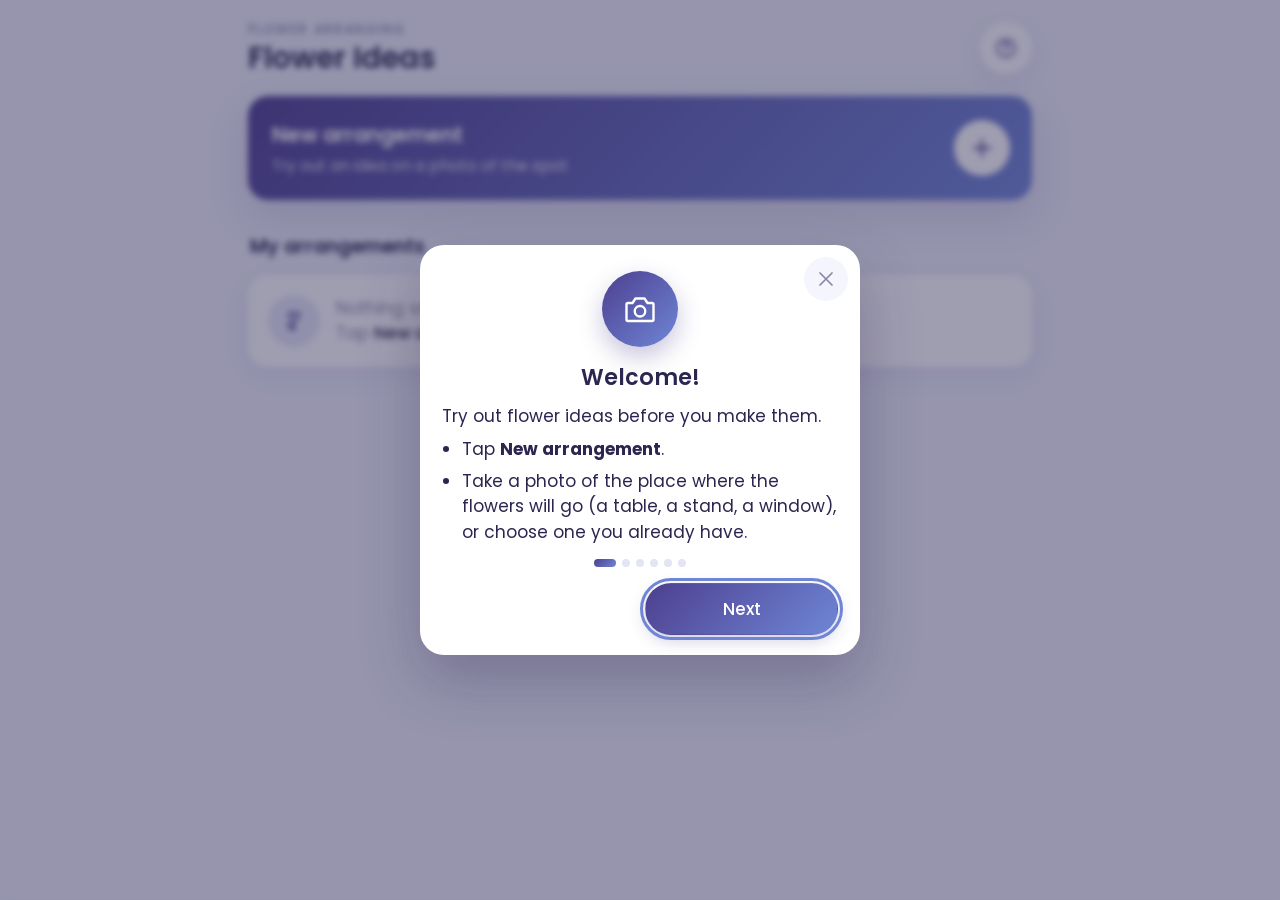
==== commit 2f96ba05: "Generic wording, name your own flowers, close button on help (v4) - Remove 'church' from the app tex" ====
--- a/index.html
+++ b/index.html
@@ -4,7 +4,7 @@
   <meta charset="utf-8">
   <meta name="viewport" content="width=device-width, initial-scale=1, viewport-fit=cover">
   <title>Flower Ideas</title>
-  <meta name="description" content="Try out church flower arrangements on your phone before you make them.">
+  <meta name="description" content="Try out flower arrangements on your phone before you make them.">
   <meta name="theme-color" content="#eef0fa">
   <link rel="manifest" href="manifest.webmanifest">
   <link rel="icon" href="icons/icon-192.png" type="image/png">
@@ -60,7 +60,7 @@
     <main class="page">
       <header class="page-head">
         <div>
-          <p class="eyebrow">Church flowers</p>
+          <p class="eyebrow">Flower arranging</p>
           <h1 id="home-title" class="page-title">Flower Ideas</h1>
         </div>
         <button class="icon-btn" data-action="help" type="button" aria-label="Help">
@@ -71,7 +71,7 @@
       <button id="btn-new" class="hero-card" type="button">
         <span class="hero-text">
           <strong>New arrangement</strong>
-          <span>Try out an idea on a photo of the church</span>
+          <span>Try out an idea on a photo of the spot</span>
         </span>
         <span class="hero-plus" aria-hidden="true"><svg class="i"><use href="#i-plus"/></svg></span>
       </button>
@@ -105,7 +105,7 @@
       <div class="option-list">
         <label class="option-card file-btn">
           <span class="option-icon" aria-hidden="true"><svg class="i"><use href="#i-camera"/></svg></span>
-          <span class="option-text"><strong>Take a photo</strong><span>Photograph the place in church</span></span>
+          <span class="option-text"><strong>Take a photo</strong><span>Photograph the place for your flowers</span></span>
           <svg class="i chevron" aria-hidden="true"><use href="#i-next"/></svg>
           <input id="input-camera" type="file" accept="image/*" capture="environment">
         </label>
@@ -190,6 +190,9 @@
   <!-- ============ HELP ============ -->
   <div id="help" class="overlay" hidden role="dialog" aria-modal="true" aria-labelledby="help-heading">
     <div class="help-card">
+      <button class="close-btn" id="help-close" type="button" aria-label="Close help">
+        <svg class="i" aria-hidden="true"><use href="#i-close"/></svg>
+      </button>
       <div id="help-pages"></div>
       <div class="help-dots" id="help-dots" aria-hidden="true"></div>
       <div class="dialog-buttons">
--- a/styles.css
+++ b/styles.css
@@ -633,7 +633,34 @@
   -webkit-touch-callout: default;
 }
 .small-note { font-size: 0.85rem; color: var(--muted); }
-
+.name-preview {
+  display: block;
+  width: 120px;
+  height: 120px;
+  margin: 0 auto 12px;
+  padding: 8px;
+  object-fit: contain;
+  border-radius: var(--radius-sm);
+  background: var(--tint-2);
+}
+
+.help-card { position: relative; }
+.close-btn {
+  position: absolute;
+  top: 12px;
+  right: 12px;
+  display: grid;
+  place-items: center;
+  width: 44px;
+  height: 44px;
+  border: 0;
+  border-radius: 50%;
+  background: var(--tint-2);
+  color: var(--muted);
+  cursor: pointer;
+  touch-action: manipulation;
+}
+.close-btn:active { background: var(--tint); color: var(--primary); }
 .help-page { text-align: center; }
 .help-icon {
   display: grid;
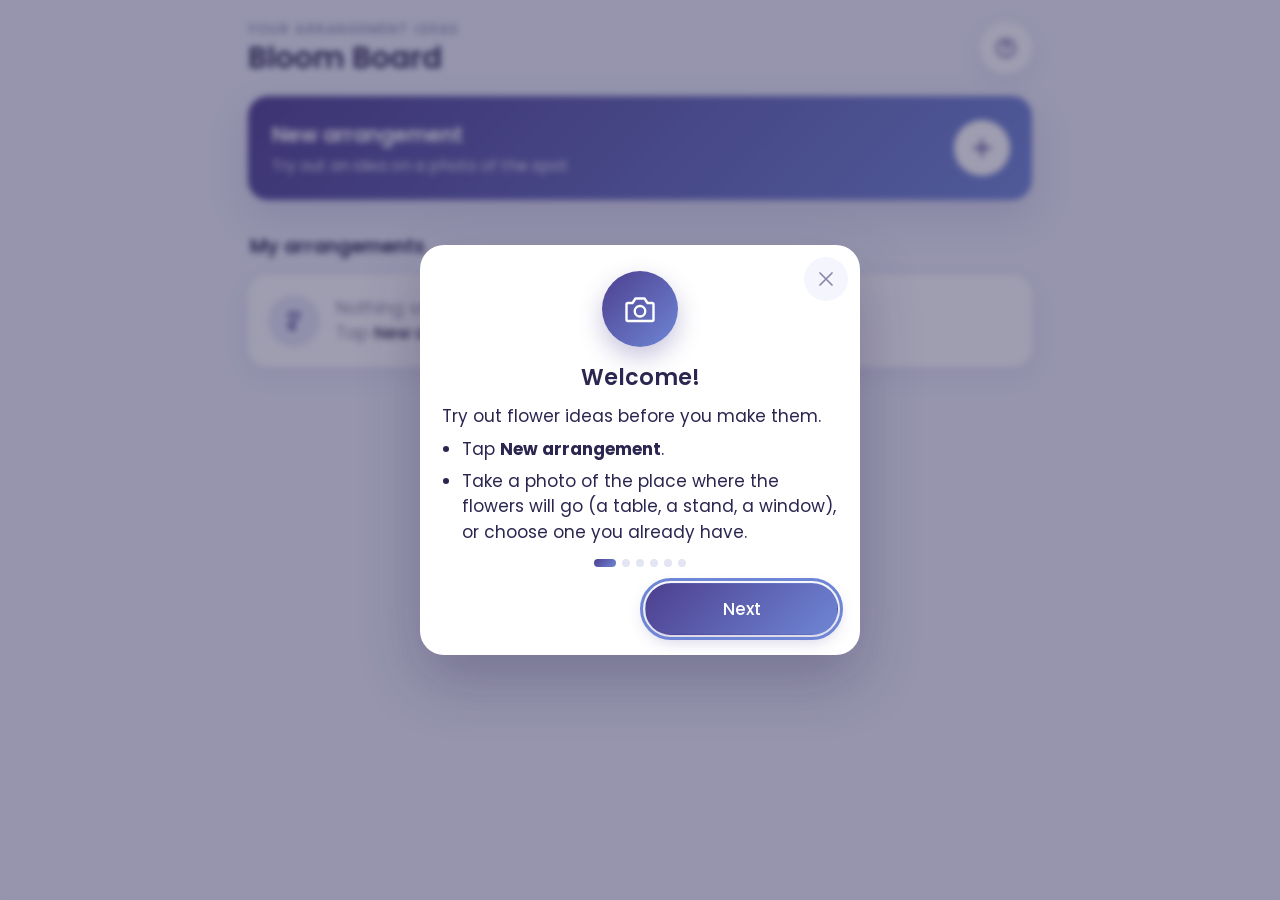
==== commit 122035fa: "Rename app to Bloom Board (v5)" ====
--- a/index.html
+++ b/index.html
@@ -3,7 +3,7 @@
 <head>
   <meta charset="utf-8">
   <meta name="viewport" content="width=device-width, initial-scale=1, viewport-fit=cover">
-  <title>Flower Ideas</title>
+  <title>Bloom Board</title>
   <meta name="description" content="Try out flower arrangements on your phone before you make them.">
   <meta name="theme-color" content="#eef0fa">
   <link rel="manifest" href="manifest.webmanifest">
@@ -11,7 +11,7 @@
   <link rel="apple-touch-icon" href="icons/apple-touch-icon.png">
   <meta name="apple-mobile-web-app-capable" content="yes">
   <meta name="mobile-web-app-capable" content="yes">
-  <meta name="apple-mobile-web-app-title" content="Flower Ideas">
+  <meta name="apple-mobile-web-app-title" content="Bloom Board">
   <meta name="apple-mobile-web-app-status-bar-style" content="default">
   <link rel="preconnect" href="https://fonts.googleapis.com">
   <link rel="preconnect" href="https://fonts.gstatic.com" crossorigin>
@@ -60,8 +60,8 @@
     <main class="page">
       <header class="page-head">
         <div>
-          <p class="eyebrow">Flower arranging</p>
-          <h1 id="home-title" class="page-title">Flower Ideas</h1>
+          <p class="eyebrow">Your arrangement ideas</p>
+          <h1 id="home-title" class="page-title">Bloom Board</h1>
         </div>
         <button class="icon-btn" data-action="help" type="button" aria-label="Help">
           <svg class="i" aria-hidden="true"><use href="#i-help"/></svg>
--- a/styles.css
+++ b/styles.css
@@ -1,4 +1,4 @@
-/* Flower Ideas — clean, soft, touch-friendly. Indigo & lavender. */
+/* Bloom Board — clean, soft, touch-friendly. Indigo & lavender. */
 
 :root {
   --bg: #eef0fa;
